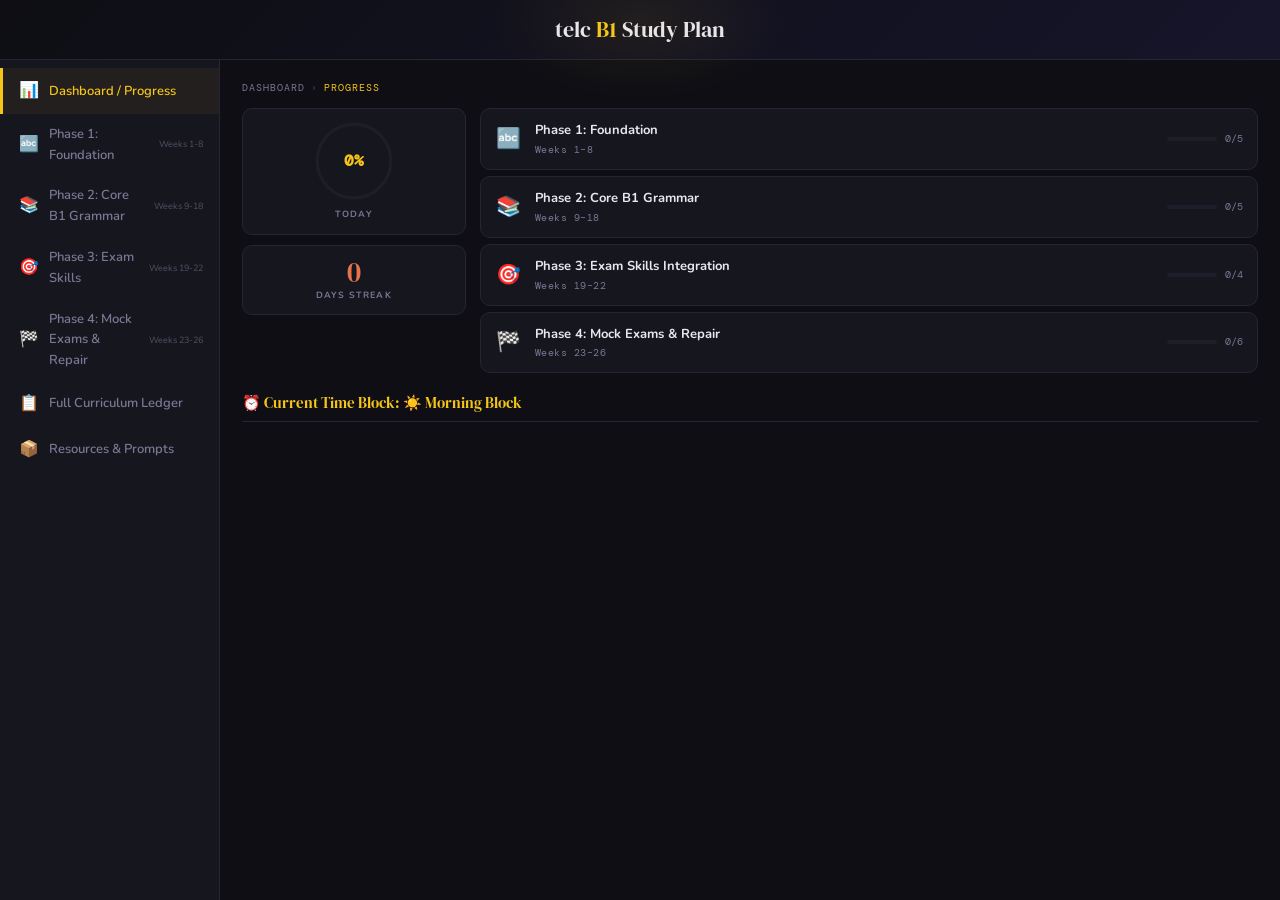
==== index.html @ c155c9a2 "first version" ====
<!DOCTYPE html>
<html lang="en">
<head>
  <meta charset="UTF-8"/>
  <meta name="viewport" content="width=device-width, initial-scale=1.0, user-scalable=no"/>
  <meta name="theme-color" content="#0e0e14"/>
  <meta name="apple-mobile-web-app-capable" content="yes"/>
  <meta name="apple-mobile-web-app-status-bar-style" content="black-translucent"/>
  <link rel="manifest" href="manifest.json"/>
  <link rel="icon" href="data:image/svg+xml,<svg xmlns='http://www.w3.org/2000/svg' viewBox='0 0 100 100'><text y='.9em' font-size='90'>🇩🇪</text></svg>"/>
  <link rel="preconnect" href="https://fonts.googleapis.com"/>
  <link rel="preconnect" href="https://fonts.gstatic.com" crossorigin/>
  <link href="https://fonts.googleapis.com/css2?family=DM+Serif+Display:ital@0;1&family=DM+Mono:wght@400;500&family=Nunito:wght@400;500;600;700;800&display=swap" rel="stylesheet"/>
  <link rel="stylesheet" href="styles.css"/>
  <title>telc B1 — 6-Month Interactive Study Plan</title>
</head>
<body>

<div id="app">

  <!-- HEADER -->
  <header class="app-header">
    <button class="hamburger" id="hamburger" aria-label="Menu">☰</button>
    <h1>telc <span>B1</span> Study Plan</h1>
  </header>

  <!-- BODY -->
  <div class="app-body">

    <!-- SIDEBAR NAVIGATION -->
    <aside class="sidebar" id="sidebar"></aside>
    <div class="sidebar-backdrop" id="sidebar-backdrop"></div>

    <!-- MAIN PANEL -->
    <main class="main-panel" id="panel-dashboard"></main>

    <!-- PHASE PANELS -->
    <main class="main-panel hidden" id="panel-p1"></main>
    <main class="main-panel hidden" id="panel-p2"></main>
    <main class="main-panel hidden" id="panel-p3"></main>
    <main class="main-panel hidden" id="panel-p4"></main>
    <main class="main-panel hidden" id="panel-curr"></main>
    <main class="main-panel hidden" id="panel-res"></main>

  </div>

  <!-- ZEN MODE OVERLAY -->
  <div class="zen-overlay" id="zen-overlay">
    <button class="zen-close" id="zen-close" aria-label="Exit focus mode">✕</button>
    <div class="zen-content" id="zen-content">
      <div class="zen-duration" id="zen-duration"></div>
      <div class="zen-title" id="zen-title"></div>
      <div class="zen-instruction" id="zen-instruction"></div>
      <div class="zen-progress-dots" id="zen-dots"></div>
      <button class="zen-done-btn" id="zen-done-btn">✓ Mark as Done</button>
      <button class="zen-skip-link" id="zen-skip-link">Skip →</button>
    </div>
  </div>

</div>

<script src="app.js"></script>
</body>
</html>
---- styles.css ----
:root {
  --bg: #0e0e14;
  --bg2: #16161f;
  --bg3: #1e1e2a;
  --gold: #f5c518;
  --orange: #e8734a;
  --text: #e8e6f0;
  --muted: #7a7894;
  --border: #252533;
  --green: #5eead4;
  --blue: #93c5fd;
  --radius: 10px;
  --transition: 0.3s cubic-bezier(0.4, 0, 0.2, 1);
}

*, *::before, *::after { box-sizing: border-box; margin: 0; padding: 0; }

html, body {
  height: 100%;
  overflow: hidden;
}

body {
  background: var(--bg);
  color: var(--text);
  font-family: 'Nunito', sans-serif;
  font-size: 15px;
  line-height: 1.6;
}

/* ── LAYOUT ── */
#app {
  display: flex;
  flex-direction: column;
  height: 100vh;
  height: 100dvh;
}

/* ── HEADER ── */
.app-header {
  background: linear-gradient(135deg, #0e0e14 0%, #16152a 100%);
  border-bottom: 1px solid var(--border);
  padding: 12px 18px;
  text-align: center;
  position: relative;
  z-index: 10;
  flex-shrink: 0;
}
.app-header::before {
  content: '';
  position: absolute;
  top: -60px; left: 50%; transform: translateX(-50%);
  width: 300px; height: 160px;
  background: radial-gradient(ellipse, rgba(245,197,24,0.07) 0%, transparent 70%);
  pointer-events: none;
}
.app-header h1 {
  font-family: 'DM Serif Display', serif;
  font-size: 22px;
  font-weight: normal;
}
.app-header h1 span { color: var(--gold); }

/* ── BODY: SIDEBAR + MAIN ── */
.app-body {
  display: flex;
  flex: 1;
  overflow: hidden;
}

/* ── SIDEBAR NAV ── */
.sidebar {
  width: 220px;
  background: var(--bg2);
  border-right: 1px solid var(--border);
  overflow-y: auto;
  flex-shrink: 0;
  padding: 8px 0;
}
.nav-item {
  display: flex;
  align-items: center;
  gap: 10px;
  padding: 10px 16px;
  cursor: pointer;
  color: var(--muted);
  font-size: 13px;
  font-weight: 600;
  border-left: 3px solid transparent;
  transition: var(--transition);
  user-select: none;
}
.nav-item:hover { color: var(--text); background: rgba(255,255,255,0.02); }
.nav-item.active {
  color: var(--gold);
  border-left-color: var(--gold);
  background: rgba(245,197,24,0.05);
}
.nav-icon { font-size: 16px; min-width: 20px; text-align: center; }
.nav-label { flex: 1; }
.nav-weeks {
  font-size: 9px;
  color: var(--muted);
  opacity: 0.6;
  font-weight: 400;
}

/* ── MAIN PANEL ── */
.main-panel {
  flex: 1;
  overflow-y: auto;
  padding: 20px 22px 40px;
}
.main-panel.hidden { display: none; }

/* ── DASHBOARD ── */
/* Breadcrumb */
.breadcrumb {
  display: flex;
  align-items: center;
  gap: 6px;
  font-size: 10px;
  color: var(--muted);
  margin-bottom: 12px;
  font-family: 'DM Mono', monospace;
  letter-spacing: 1px;
  text-transform: uppercase;
}
.breadcrumb .crumb-sep { opacity: 0.5; }
.breadcrumb .crumb-current { color: var(--gold); }

/* Dashboard layout: 20% progress | 80% phase list */
.dashboard-layout {
  display: grid;
  grid-template-columns: minmax(150px, 22%) 1fr;
  gap: 14px;
  align-items: start;
}
@media (max-width: 768px) {
  .dashboard-layout { grid-template-columns: 1fr; }
}

/* Progress compact column */
.progress-column {
  display: flex;
  flex-direction: column;
  gap: 10px;
}
.progress-card {
  background: var(--bg2);
  border: 1px solid var(--border);
  border-radius: var(--radius);
  padding: 12px;
  display: flex;
  flex-direction: column;
  align-items: center;
  justify-content: center;
}

/* Dopamine Ring — compact */
.ring-svg-wrap { position: relative; width: 80px; height: 80px; }
.ring-svg { width: 100%; height: 100%; transform: rotate(-90deg); overflow: visible; }
.ring-bg { fill: none; stroke: var(--bg3); stroke-width: 4; }
.ring-fg {
  fill: none;
  stroke: var(--gold);
  stroke-width: 4;
  stroke-linecap: round;
  stroke-dasharray: 289.03;
  stroke-dashoffset: 289.03;
  transition: stroke-dashoffset 0.6s ease;
}
.ring-label {
  position: absolute;
  inset: 0;
  display: flex;
  align-items: center;
  justify-content: center;
  font-family: 'DM Mono', monospace;
  font-size: 16px;
  font-weight: 700;
  color: var(--gold);
}
.ring-title {
  font-size: 9px;
  color: var(--muted);
  margin-top: 6px;
  font-weight: 700;
  letter-spacing: 1.2px;
  text-transform: uppercase;
}

/* Streak — compact */
.streak-num {
  font-family: 'DM Serif Display', serif;
  font-size: 28px;
  color: var(--orange);
  line-height: 1;
}
.streak-num.glowing {
  animation: streakGlow 2s ease-in-out infinite;
}
.streak-unit {
  font-size: 9px;
  color: var(--muted);
  font-weight: 700;
  margin-top: 2px;
  letter-spacing: 1.2px;
  text-transform: uppercase;
}
@keyframes streakGlow {
  0%, 100% { text-shadow: 0 0 8px rgba(232,115,74,0.3); }
  50% { text-shadow: 0 0 24px rgba(232,115,74,0.7); }
}

/* Phase list (right column on dashboard) */
.phase-list {
  display: flex;
  flex-direction: column;
  gap: 6px;
}
.phase-list-item {
  background: var(--bg2);
  border: 1px solid var(--border);
  border-radius: var(--radius);
  padding: 11px 14px;
  display: flex;
  align-items: center;
  gap: 12px;
  cursor: pointer;
  transition: var(--transition);
}
.phase-list-item:hover {
  background: rgba(255,255,255,0.02);
  border-color: rgba(245,197,24,0.3);
}
.phase-list-icon { font-size: 20px; min-width: 28px; text-align: center; }
.phase-list-info { flex: 1; min-width: 0; }
.phase-list-name { font-size: 13px; font-weight: 700; margin-bottom: 1px; }
.phase-list-meta { font-size: 10px; color: var(--muted); font-family: 'DM Mono', monospace; letter-spacing: 0.5px; }
.phase-list-progress {
  display: flex;
  align-items: center;
  gap: 8px;
  font-family: 'DM Mono', monospace;
  font-size: 10px;
  color: var(--muted);
}
.phase-list-bar {
  width: 50px;
  height: 4px;
  background: var(--bg3);
  border-radius: 2px;
  overflow: hidden;
}
.phase-list-bar-fill {
  height: 100%;
  background: var(--gold);
  border-radius: 2px;
  transition: width 0.3s ease;
}

/* ── SECTION TITLES ── */
.section-title {
  font-family: 'DM Serif Display', serif;
  font-size: 15px;
  font-weight: normal;
  color: var(--gold);
  margin-bottom: 12px;
  padding-bottom: 6px;
  border-bottom: 1px solid var(--border);
  display: flex;
  align-items: center;
  gap: 10px;
}

/* ── PHASE BANNER ── */
.phase-banner {
  background: var(--bg2);
  border: 1px solid var(--border);
  border-radius: var(--radius);
  padding: 16px 20px;
  margin-bottom: 18px;
  display: flex;
  justify-content: space-between;
  align-items: center;
  flex-wrap: wrap;
  gap: 10px;
}
.phase-banner h2 { font-family: 'DM Serif Display', serif; font-size: 20px; font-weight: normal; }
.phase-banner h2 small { font-size: 13px; color: var(--muted); font-family: 'Nunito', sans-serif; font-weight: 400; }
.phase-banner p { font-size: 12px; color: var(--muted); margin-top: 2px; }
.phase-badge {
  background: rgba(245,197,24,0.09);
  border: 1px solid rgba(245,197,24,0.22);
  color: var(--gold);
  padding: 4px 12px;
  border-radius: 20px;
  font-size: 11px;
  font-weight: 700;
  font-family: 'DM Mono', monospace;
  white-space: nowrap;
}

/* ── SCHEDULE ── */
.schedule-grid {
  display: grid;
  grid-template-columns: 1fr 1fr;
  gap: 12px;
  margin-bottom: 22px;
}
@media (max-width: 600px) { .schedule-grid { grid-template-columns: 1fr; } }
.schedule-block {
  background: var(--bg2);
  border: 1px solid var(--border);
  border-radius: var(--radius);
  overflow: hidden;
}
.schedule-block.full { grid-column: 1 / -1; }
.sblock-header {
  padding: 8px 14px;
  font-size: 11px;
  font-weight: 700;
  letter-spacing: 0.8px;
  text-transform: uppercase;
  display: flex;
  justify-content: space-between;
  align-items: center;
}
.schedule-block.am .sblock-header { background: rgba(245,197,24,0.07); color: var(--gold); border-bottom: 1px solid rgba(245,197,24,0.13); }
.schedule-block.pm .sblock-header { background: rgba(232,115,74,0.07); color: var(--orange); border-bottom: 1px solid rgba(232,115,74,0.13); }
.schedule-block.listen .sblock-header { background: rgba(94,234,212,0.07); color: var(--green); border-bottom: 1px solid rgba(94,234,212,0.13); }
.schedule-block.blue-block .sblock-header { background: rgba(147,197,253,0.07); color: var(--blue); border-bottom: 1px solid rgba(147,197,253,0.13); }

.dur { font-family: 'DM Mono', monospace; font-size: 10px; opacity: 0.65; font-weight: 400; }

.sitem {
  display: flex;
  gap: 10px;
  padding: 8px 14px;
  border-bottom: 1px solid rgba(255,255,255,0.04);
  cursor: pointer;
  transition: var(--transition);
  position: relative;
}
.sitem:last-child { border-bottom: none; }
.sitem:hover { background: rgba(255,255,255,0.02); }
.sitem.done {
  opacity: 0.45;
  text-decoration: line-through;
  text-decoration-color: var(--gold);
  pointer-events: none;
}
.sitem .check-icon {
  display: inline-block;
  width: 18px;
  height: 18px;
  border: 2px solid var(--muted);
  border-radius: 50%;
  flex-shrink: 0;
  margin-top: 2px;
  transition: var(--transition);
}
.sitem.done .check-icon {
  background: var(--gold);
  border-color: var(--gold);
}
.sitem.done .check-icon::after {
  content: '✓';
  display: flex;
  align-items: center;
  justify-content: center;
  font-size: 11px;
  font-weight: 700;
  color: var(--bg);
  line-height: 14px;
}

.stime {
  font-family: 'DM Mono', monospace;
  font-size: 11px;
  color: var(--muted);
  min-width: 46px;
  padding-top: 2px;
  white-space: nowrap;
}
.sact-name { font-size: 13px; font-weight: 700; color: var(--text); margin-bottom: 1px; }
.sact-detail { font-size: 11.5px; color: var(--muted); line-height: 1.5; }
.atag {
  display: inline-block;
  background: rgba(147,197,253,0.1);
  border: 1px solid rgba(147,197,253,0.18);
  color: var(--blue);
  font-size: 8px;
  font-weight: 800;
  letter-spacing: 0.5px;
  padding: 1px 5px;
  border-radius: 8px;
  margin-left: 4px;
  vertical-align: middle;
}

/* ── INFO BOXES ── */
.info-box {
  background: var(--bg2);
  border: 1px solid var(--border);
  border-left: 3px solid var(--gold);
  border-radius: 0 8px 8px 0;
  padding: 12px 15px;
  margin-bottom: 14px;
  font-size: 13px;
  line-height: 1.7;
}
.info-box.orange { border-left-color: var(--orange); }
.info-box.green { border-left-color: var(--green); }
.info-box.blue { border-left-color: var(--blue); }
.info-box strong { color: var(--gold); }
.info-box.orange strong { color: var(--orange); }
.info-box.green strong { color: var(--green); }
.info-box.blue strong { color: var(--blue); }

/* ── EXAM CARDS ── */
.exam-grid {
  display: grid;
  grid-template-columns: repeat(auto-fill, minmax(140px, 1fr));
  gap: 10px;
  margin-bottom: 20px;
}
.exam-card {
  background: var(--bg2);
  border: 1px solid var(--border);
  border-radius: var(--radius);
  padding: 14px;
  text-align: center;
}
.exam-card .pts { font-family: 'DM Serif Display', serif; font-size: 26px; color: var(--gold); }
.exam-card .pts-unit { font-size: 11px; color: var(--muted); }
.exam-card .sec-name { font-size: 12px; font-weight: 700; margin: 4px 0 2px; }
.exam-card .sec-time { font-size: 11px; color: var(--muted); font-family: 'DM Mono', monospace; }

.pass-bar {
  background: var(--bg3);
  border: 1px solid var(--border);
  border-radius: 8px;
  padding: 11px 15px;
  margin-bottom: 24px;
  display: flex;
  align-items: center;
  gap: 12px;
  flex-wrap: wrap;
}
.pass-bar-label { font-size: 12px; color: var(--muted); white-space: nowrap; }
.pass-items { display: flex; gap: 14px; flex-wrap: wrap; align-items: center; }
.pass-item { font-size: 13px; font-weight: 700; font-family: 'DM Mono', monospace; }
.pass-item .lbl { font-weight: 400; color: var(--muted); margin-right: 4px; font-family: 'Nunito', sans-serif; font-size: 12px; }

/* ── GRAMMAR CARDS ── */
.grammar-grid {
  display: grid;
  grid-template-columns: repeat(auto-fill, minmax(180px, 1fr));
  gap: 9px;
  margin-bottom: 22px;
}
.gcard {
  background: var(--bg2);
  border: 1px solid var(--border);
  border-radius: 8px;
  padding: 11px 13px;
}
.gcard .wk { font-family: 'DM Mono', monospace; font-size: 10px; color: var(--orange); letter-spacing: 1px; margin-bottom: 3px; }
.gcard .topic { font-size: 12px; font-weight: 600; line-height: 1.45; }

/* ── THEME LIST ── */
.theme-list {
  display: grid;
  grid-template-columns: repeat(auto-fill, minmax(140px, 1fr));
  gap: 8px;
  margin-bottom: 22px;
}
.titem {
  background: var(--bg2);
  border: 1px solid var(--border);
  border-radius: 8px;
  padding: 10px 12px;
  display: flex;
  align-items: center;
  gap: 10px;
}
.ticon { font-size: 18px; }
.tname { font-size: 12px; font-weight: 700; }
.tweeks { font-size: 10px; color: var(--muted); font-family: 'DM Mono', monospace; }

/* ── COLLAPSIBLE ── */
.collapsible {
  background: var(--bg2);
  border: 1px solid var(--border);
  border-radius: 10px;
  margin-bottom: 12px;
  overflow: hidden;
}
.collapsible-header {
  padding: 12px 16px;
  display: flex;
  align-items: center;
  gap: 10px;
  cursor: pointer;
  font-size: 13px;
  font-weight: 700;
  color: var(--text);
  user-select: none;
  transition: background 0.2s;
}
.collapsible-header:hover { background: rgba(255,255,255,0.02); }
.collapsible-arrow {
  font-size: 10px;
  color: var(--muted);
  transition: transform 0.25s ease;
  display: inline-block;
  width: 12px;
}
.collapsible.open .collapsible-arrow { transform: rotate(90deg); }
.collapsible-title { flex: 1; }
.collapsible-count {
  font-family: 'DM Mono', monospace;
  font-size: 10px;
  color: var(--muted);
  opacity: 0.7;
  font-weight: 400;
}
.collapsible-body {
  display: none;
  padding: 0 16px 16px;
}
.collapsible.open .collapsible-body { display: block; }
.collapsible-body > p:last-child,
.collapsible-body > div:last-child { margin-bottom: 0; }

.schedule-block.full-block { grid-column: 1 / -1; }

/* ── CURRICULUM TABLE ── */
.curr-wrap { overflow-x: auto; margin-bottom: 26px; }
.curr-table { width: 100%; border-collapse: collapse; font-size: 12px; }
.curr-table th {
  background: var(--bg3);
  padding: 8px 12px;
  text-align: left;
  font-size: 10px;
  font-weight: 800;
  letter-spacing: 1px;
  text-transform: uppercase;
  color: var(--muted);
  border-bottom: 1px solid var(--border);
  white-space: nowrap;
}
.curr-table td { padding: 8px 12px; border-bottom: 1px solid rgba(255,255,255,0.04); vertical-align: top; }
.curr-table tr:hover td { background: rgba(255,255,255,0.02); }
.curr-table .wk { font-family: 'DM Mono', monospace; color: var(--orange); white-space: nowrap; }
.pdot { display: inline-block; width: 7px; height: 7px; border-radius: 50%; margin-right: 5px; vertical-align: middle; }
.p1 { background: var(--gold); }
.p2 { background: var(--orange); }
.p3 { background: var(--green); }
.p4 { background: var(--blue); }

/* ── RESOURCES ── */
.res-item {
  background: var(--bg2);
  border: 1px solid var(--border);
  border-radius: 8px;
  padding: 12px 14px;
  margin-bottom: 8px;
  display: flex;
  gap: 12px;
}
.res-icon { font-size: 18px; min-width: 24px; }
.res-name { font-size: 13px; font-weight: 800; margin-bottom: 2px; }
.res-desc { font-size: 12px; color: var(--muted); line-height: 1.55; }
.res-link { display: inline-block; font-size: 11px; color: var(--blue); font-family: 'DM Mono', monospace; margin-top: 3px; text-decoration: none; opacity: 0.8; }
.res-link:hover { opacity: 1; text-decoration: underline; }

/* ── PROMPT BOXES ── */
.prompt-box { background: var(--bg3); border: 1px solid var(--border); border-radius: 8px; margin-bottom: 12px; overflow: hidden; }
.prompt-header {
  padding: 7px 13px;
  background: rgba(147,197,253,0.05);
  border-bottom: 1px solid var(--border);
  display: flex;
  justify-content: space-between;
  align-items: center;
}
.prompt-appname { font-size: 11px; font-weight: 800; color: var(--blue); letter-spacing: 1px; }
.copy-btn {
  background: rgba(147,197,253,0.08);
  border: 1px solid rgba(147,197,253,0.18);
  color: var(--blue);
  font-size: 10px;
  font-family: 'DM Mono', monospace;
  padding: 3px 9px;
  border-radius: 6px;
  cursor: pointer;
  transition: all 0.2s;
}
.copy-btn:hover { background: rgba(147,197,253,0.16); }
.copy-btn.ok { color: var(--green); border-color: var(--green); background: rgba(94,234,212,0.08); }
.ptext {
  padding: 13px 15px;
  font-family: 'DM Mono', monospace;
  font-size: 11px;
  color: #aab4cc;
  line-height: 1.75;
  white-space: pre-wrap;
  word-break: break-word;
}
.ph { color: var(--gold); }

/* ── EYE ICON ── */
.eye-btn {
  background: none;
  border: 1px solid var(--border);
  color: var(--muted);
  cursor: pointer;
  padding: 4px 8px;
  border-radius: 6px;
  display: inline-flex;
  align-items: center;
  gap: 4px;
  font-size: 13px;
  transition: var(--transition);
  margin-left: auto;
}
.eye-btn:hover { color: var(--gold); border-color: rgba(245,197,24,0.3); }
.eye-btn.active { color: var(--gold); background: rgba(245,197,24,0.08); border-color: rgba(245,197,24,0.3); }
.eye-btn svg { width: 18px; height: 18px; }

/* ── ZEN MODE OVERLAY ── */
.zen-overlay {
  position: fixed;
  inset: 0;
  background: var(--bg);
  z-index: 1000;
  display: none;
  flex-direction: column;
  align-items: center;
  justify-content: center;
  padding: 32px 24px;
  animation: zenFadeIn 0.35s ease;
}
.zen-overlay.open { display: flex; }
.zen-overlay.closing { animation: zenFadeOut 0.3s ease forwards; }

@keyframes zenFadeIn {
  from { opacity: 0; transform: scale(0.96); }
  to { opacity: 1; transform: scale(1); }
}
@keyframes zenFadeOut {
  from { opacity: 1; transform: scale(1); }
  to { opacity: 0; transform: scale(0.96); }
}

.zen-close {
  position: absolute;
  top: 16px;
  right: 16px;
  background: none;
  border: 1px solid var(--border);
  color: var(--muted);
  font-size: 22px;
  cursor: pointer;
  width: 40px;
  height: 40px;
  border-radius: 50%;
  display: flex;
  align-items: center;
  justify-content: center;
  transition: var(--transition);
}
.zen-close:hover { color: var(--text); border-color: var(--text); }

.zen-content {
  text-align: center;
  max-width: 460px;
  width: 100%;
  display: flex;
  flex-direction: column;
  align-items: center;
  gap: 24px;
}

.zen-duration {
  font-family: 'DM Mono', monospace;
  font-size: clamp(2rem, 8vw, 4.5rem);
  font-weight: 500;
  color: var(--gold);
  letter-spacing: 1px;
}

.zen-title {
  font-family: 'DM Serif Display', serif;
  font-size: clamp(1.4rem, 5vw, 2.6rem);
  font-weight: normal;
  color: var(--text);
  line-height: 1.3;
}

.zen-instruction {
  font-size: clamp(0.95rem, 2.5vw, 1.2rem);
  color: var(--muted);
  max-width: 380px;
}

.zen-progress-dots {
  display: flex;
  gap: 8px;
  justify-content: center;
}
.zen-dot {
  width: 10px;
  height: 10px;
  border-radius: 50%;
  background: var(--bg3);
  border: 1px solid var(--border);
  transition: var(--transition);
}
.zen-dot.done { background: var(--gold); border-color: var(--gold); }
.zen-dot.current { border-color: var(--gold); box-shadow: 0 0 8px rgba(245,197,24,0.3); }

.zen-done-btn {
  background: var(--gold);
  color: var(--bg);
  border: none;
  font-family: 'Nunito', sans-serif;
  font-size: clamp(1.1rem, 3vw, 1.4rem);
  font-weight: 800;
  padding: 16px 40px;
  border-radius: 14px;
  cursor: pointer;
  transition: var(--transition);
  width: 100%;
  max-width: 320px;
  letter-spacing: 0.5px;
  margin-top: 8px;
  touch-action: manipulation;
}
.zen-done-btn:hover { transform: translateY(-2px); box-shadow: 0 6px 20px rgba(245,197,24,0.35); }
.zen-done-btn:active { transform: scale(0.97); }

.zen-skip-link {
  background: none;
  border: none;
  color: var(--muted);
  font-size: 12px;
  cursor: pointer;
  text-decoration: underline;
  font-family: 'Nunito', sans-serif;
}
.zen-skip-link:hover { color: var(--text); }

/* ── RESPONSIVE ── */
@media (max-width: 768px) {
  .sidebar {
    position: fixed;
    left: 0;
    top: 0;
    bottom: 0;
    z-index: 100;
    transform: translateX(-100%);
    transition: transform 0.3s ease;
    width: 260px;
    box-shadow: 4px 0 30px rgba(0,0,0,0.4);
  }
  .sidebar.open { transform: translateX(0); }

  .sidebar-backdrop {
    position: fixed;
    inset: 0;
    background: rgba(0,0,0,0.5);
    z-index: 99;
    display: none;
  }
  .sidebar-backdrop.open { display: block; }

  .hamburger {
    display: flex !important;
    align-items: center;
    justify-content: center;
    background: none;
    border: 1px solid var(--border);
    color: var(--text);
    font-size: 20px;
    cursor: pointer;
    padding: 6px 10px;
    border-radius: 6px;
    position: absolute;
    left: 14px;
    top: 50%;
    transform: translateY(-50%);
  }
  .main-panel { padding: 14px 14px 30px; }
}

.hamburger { display: none; }

/* ── UTILITY ── */
.hidden { display: none !important; }
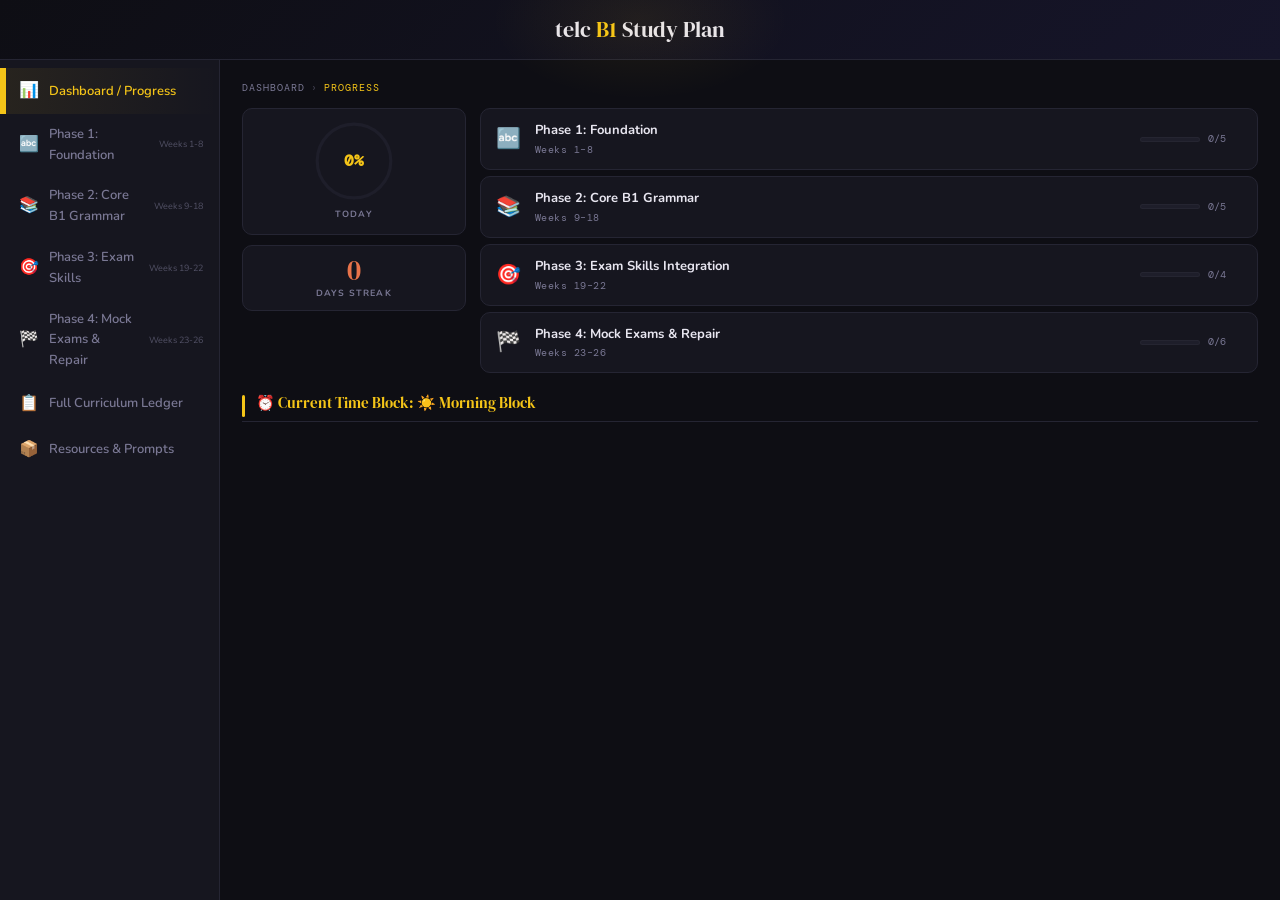
==== commit 9312f800: "notification enabled" ====
--- a/index.html
+++ b/index.html
@@ -52,10 +52,48 @@
       <div class="zen-title" id="zen-title"></div>
       <div class="zen-instruction" id="zen-instruction"></div>
       <div class="zen-progress-dots" id="zen-dots"></div>
+
+      <!-- TIMER SECTION -->
+      <div class="zen-timer" id="zen-timer">
+        <!-- Pre-start state -->
+        <div class="zen-timer-pre" id="zen-timer-pre">
+          <div class="zen-timer-default" id="zen-timer-default">Default 15 min</div>
+          <div class="zen-timer-adjust">
+            <button class="timer-btn" id="timer-minus" type="button" aria-label="Decrease 5 min">− 5 min</button>
+            <button class="timer-btn" id="timer-plus" type="button" aria-label="Increase 5 min">+ 5 min</button>
+          </div>
+          <button class="zen-timer-start" id="zen-timer-start" type="button">⏱ Start Timer</button>
+        </div>
+        <!-- Active (running/paused) state -->
+        <div class="zen-timer-active" id="zen-timer-active" hidden>
+          <div class="zen-timer-status" id="zen-timer-status">Running</div>
+          <button class="timer-btn timer-btn-snooze" id="timer-snooze" type="button" aria-label="Snooze 5 minutes">+ 5 min snooze</button>
+          <div class="zen-timer-controls">
+            <button class="timer-btn timer-btn-primary" id="timer-pause" type="button">⏸ Pause</button>
+            <button class="timer-btn timer-btn-secondary" id="timer-stop" type="button">⏹ Stop</button>
+          </div>
+        </div>
+        <!-- Ended state -->
+        <div class="zen-timer-ended" id="zen-timer-ended" hidden>
+          <div class="zen-timer-ended-label">⏰ Time's up!</div>
+        </div>
+      </div>
+
       <button class="zen-done-btn" id="zen-done-btn">✓ Mark as Done</button>
       <button class="zen-skip-link" id="zen-skip-link">Skip →</button>
     </div>
   </div>
+
+  <!-- CELEBRATION CHECK OVERLAY -->
+  <div class="celebration-check" id="celebration-check">
+    <svg viewBox="0 0 100 100">
+      <circle class="check-circle" cx="50" cy="50" r="44" />
+      <path class="check-mark" d="M28 52 L44 68 L74 36" />
+    </svg>
+  </div>
+
+  <!-- CONFETTI CONTAINER (populated dynamically) -->
+  <div class="confetti-host" id="confetti-host"></div>
 
 </div>
 
--- a/styles.css
+++ b/styles.css
@@ -753,6 +753,508 @@
   font-family: 'Nunito', sans-serif;
 }
 .zen-skip-link:hover { color: var(--text); }
+
+/* ── ZEN TIMER ── */
+.zen-timer {
+  display: flex;
+  flex-direction: column;
+  align-items: center;
+  gap: 14px;
+  width: 100%;
+  max-width: 360px;
+}
+.zen-timer-default {
+  font-size: 10px;
+  color: var(--muted);
+  font-family: 'DM Mono', monospace;
+  letter-spacing: 1px;
+  text-transform: uppercase;
+  text-align: center;
+}
+.zen-timer-adjust {
+  display: flex;
+  gap: 8px;
+  justify-content: center;
+  width: 100%;
+}
+.zen-timer-start {
+  background: rgba(245,197,24,0.1);
+  color: var(--gold);
+  border: 2px solid var(--gold);
+  font-family: 'Nunito', sans-serif;
+  font-size: clamp(1rem, 2.5vw, 1.2rem);
+  font-weight: 800;
+  padding: 14px 32px;
+  border-radius: 12px;
+  cursor: pointer;
+  transition: all 0.2s;
+  width: 100%;
+  letter-spacing: 0.5px;
+  position: relative;
+  overflow: hidden;
+}
+.zen-timer-start:hover {
+  background: rgba(245,197,24,0.2);
+  transform: translateY(-1px);
+  box-shadow: 0 4px 14px rgba(245,197,24,0.25);
+}
+.zen-timer-start:active { transform: scale(0.97); }
+
+.timer-btn {
+  background: var(--bg3);
+  color: var(--text);
+  border: 1px solid var(--border);
+  font-family: 'Nunito', sans-serif;
+  font-size: 12px;
+  font-weight: 700;
+  padding: 8px 14px;
+  border-radius: 8px;
+  cursor: pointer;
+  transition: all 0.15s;
+}
+.timer-btn:hover:not(:disabled) {
+  background: rgba(255,255,255,0.05);
+  border-color: var(--gold);
+  color: var(--gold);
+}
+.timer-btn:active { transform: scale(0.96); }
+.timer-btn:disabled {
+  opacity: 0.3;
+  cursor: not-allowed;
+}
+.timer-btn-snooze {
+  background: rgba(232,115,74,0.08);
+  border-color: rgba(232,115,74,0.3);
+  color: var(--orange);
+}
+.timer-btn-snooze:hover:not(:disabled) {
+  background: rgba(232,115,74,0.15);
+  border-color: var(--orange);
+  color: var(--orange);
+}
+.timer-btn-primary {
+  background: var(--gold);
+  color: var(--bg);
+  border-color: var(--gold);
+  flex: 1;
+  padding: 12px 16px;
+  font-size: 13px;
+}
+.timer-btn-primary:hover {
+  background: #ffe066;
+  border-color: #ffe066;
+  color: var(--bg);
+}
+.timer-btn-secondary {
+  flex: 1;
+  padding: 12px 16px;
+  font-size: 13px;
+  background: rgba(255,255,255,0.05);
+}
+.zen-timer-active {
+  display: flex;
+  flex-direction: column;
+  align-items: center;
+  gap: 12px;
+  width: 100%;
+}
+.zen-timer-status {
+  font-size: 10px;
+  color: var(--green);
+  font-family: 'DM Mono', monospace;
+  letter-spacing: 2px;
+  text-transform: uppercase;
+  font-weight: 700;
+  display: flex;
+  align-items: center;
+  gap: 6px;
+}
+.zen-timer-status::before {
+  content: '';
+  width: 6px;
+  height: 6px;
+  border-radius: 50%;
+  background: var(--green);
+  animation: statusPulse 1.4s ease-in-out infinite;
+}
+.zen-timer-status.paused {
+  color: var(--orange);
+}
+.zen-timer-status.paused::before {
+  background: var(--orange);
+  animation: none;
+}
+@keyframes statusPulse {
+  0%, 100% { opacity: 1; transform: scale(1); }
+  50%      { opacity: 0.4; transform: scale(0.7); }
+}
+.zen-timer-controls {
+  display: flex;
+  gap: 8px;
+  width: 100%;
+}
+.zen-timer-ended {
+  display: flex;
+  flex-direction: column;
+  align-items: center;
+  gap: 4px;
+}
+.zen-timer-ended-label {
+  font-family: 'DM Serif Display', serif;
+  font-size: clamp(1.3rem, 4vw, 1.8rem);
+  color: var(--gold);
+  animation: endedPulse 1.4s ease-in-out infinite;
+  text-align: center;
+}
+@keyframes endedPulse {
+  0%, 100% { opacity: 1; transform: scale(1); }
+  50%      { opacity: 0.85; transform: scale(1.04); }
+}
+
+/* Done button secondary when timer active */
+.zen-timer + .zen-done-btn.secondary-while-timer {
+  padding: 10px 24px;
+  font-size: 13px;
+  background: transparent;
+  color: var(--muted);
+  border: 1px solid var(--border);
+  box-shadow: none;
+}
+.zen-timer + .zen-done-btn.secondary-while-timer:hover {
+  background: rgba(94, 234, 212, 0.1);
+  border-color: var(--green);
+  color: var(--green);
+  transform: none;
+  box-shadow: none;
+}
+
+/* ── CELEBRATION OVERLAY (full-screen check) ── */
+.celebration-check {
+  position: fixed;
+  inset: 0;
+  display: flex;
+  align-items: center;
+  justify-content: center;
+  pointer-events: none;
+  z-index: 9998;
+  opacity: 0;
+}
+.celebration-check.show { animation: celebrationAnim 1.1s cubic-bezier(0.34, 1.56, 0.64, 1); }
+@keyframes celebrationAnim {
+  0%   { opacity: 0; transform: scale(0.4); }
+  25%  { opacity: 1; transform: scale(1.15); }
+  55%  { opacity: 1; transform: scale(1); }
+  85%  { opacity: 1; transform: scale(1.05); }
+  100% { opacity: 0; transform: scale(1.2); }
+}
+.celebration-check svg {
+  width: 130px;
+  height: 130px;
+  filter: drop-shadow(0 0 30px rgba(94, 234, 212, 0.7));
+}
+.celebration-check .check-circle {
+  fill: rgba(14, 14, 20, 0.85);
+  stroke: var(--green);
+  stroke-width: 4;
+  transform-origin: center;
+  transform: scale(0);
+  animation: checkCirclePop 0.4s cubic-bezier(0.34, 1.56, 0.64, 1) forwards;
+}
+.celebration-check .check-mark {
+  fill: none;
+  stroke: var(--green);
+  stroke-width: 7;
+  stroke-linecap: round;
+  stroke-linejoin: round;
+  stroke-dasharray: 70;
+  stroke-dashoffset: 70;
+  animation: checkDraw 0.35s ease 0.25s forwards;
+}
+@keyframes checkCirclePop {
+  to { transform: scale(1); }
+}
+@keyframes checkDraw {
+  to { stroke-dashoffset: 0; }
+}
+
+/* ── CONFETTI ── */
+.confetti-host {
+  position: fixed;
+  inset: 0;
+  pointer-events: none;
+  z-index: 9997;
+  overflow: hidden;
+}
+.confetti-piece {
+  position: absolute;
+  width: 9px;
+  height: 14px;
+  border-radius: 2px;
+  top: 50%;
+  left: 50%;
+  opacity: 0;
+  animation: confettiBurst 1.4s cubic-bezier(0.25, 0.46, 0.45, 0.94) forwards;
+  will-change: transform, opacity;
+}
+@keyframes confettiBurst {
+  0% {
+    opacity: 1;
+    transform: translate(0, 0) rotate(0deg) scale(1);
+  }
+  100% {
+    opacity: 0;
+    transform: translate(var(--cx), var(--cy)) rotate(var(--cr)) scale(0.6);
+  }
+}
+
+/* ── STEP FLASH (in phase view) ── */
+.sitem.just-done {
+  animation: itemFlash 0.7s ease;
+  background: rgba(94, 234, 212, 0.12) !important;
+  border-left: 3px solid var(--green) !important;
+}
+@keyframes itemFlash {
+  0%   { background: rgba(94, 234, 212, 0.35) !important; transform: translateX(2px); }
+  60%  { background: rgba(94, 234, 212, 0.18) !important; transform: translateX(0); }
+  100% { background: rgba(94, 234, 212, 0.12) !important; }
+}
+
+/* ── STREAK FIRE ── */
+.streak-fire {
+  font-size: 18px;
+  line-height: 1;
+  margin-bottom: 2px;
+  filter: drop-shadow(0 0 8px rgba(232,115,74,0.55));
+  animation: fireFlicker 1.8s ease-in-out infinite;
+  display: inline-block;
+}
+@keyframes fireFlicker {
+  0%, 100% { transform: scale(1) rotate(-3deg) translateY(0); }
+  50%      { transform: scale(1.12) rotate(3deg) translateY(-1px); }
+}
+.streak-card { padding: 10px 12px; }
+.progress-card.streak-active {
+  background: linear-gradient(160deg, rgba(232,115,74,0.08) 0%, var(--bg2) 60%);
+  border-color: rgba(232,115,74,0.25);
+}
+
+/* ── PROGRESS BAR SHINE ── */
+.phase-list-bar {
+  width: 60px;
+  height: 5px;
+  background: var(--bg3);
+  border-radius: 3px;
+  overflow: hidden;
+  position: relative;
+  border: 1px solid rgba(255,255,255,0.03);
+}
+.phase-list-bar-fill {
+  height: 100%;
+  background: linear-gradient(90deg, #d4a800 0%, #f5c518 50%, #ffe066 100%);
+  border-radius: 3px;
+  transition: width 0.6s cubic-bezier(0.34, 1.56, 0.64, 1);
+  position: relative;
+  box-shadow: 0 0 6px rgba(245, 197, 24, 0.35);
+}
+.phase-list-bar-fill::after {
+  content: '';
+  position: absolute;
+  inset: 0;
+  background: linear-gradient(90deg, transparent 0%, rgba(255,255,255,0.45) 50%, transparent 100%);
+  animation: barShine 2.6s ease-in-out infinite;
+  transform: translateX(-100%);
+}
+@keyframes barShine {
+  0%   { transform: translateX(-100%); }
+  60%  { transform: translateX(120%); }
+  100% { transform: translateX(120%); }
+}
+
+/* ── PHASE LIST — ARROW + LIFT ── */
+.phase-list-item {
+  position: relative;
+  transition: transform 0.2s ease, border-color 0.2s, background 0.2s, box-shadow 0.2s;
+}
+.phase-list-item::before {
+  content: '';
+  position: absolute;
+  left: 0; top: 0; bottom: 0;
+  width: 3px;
+  background: var(--gold);
+  border-radius: 3px 0 0 3px;
+  transform: scaleY(0);
+  transform-origin: center;
+  transition: transform 0.25s cubic-bezier(0.34, 1.56, 0.64, 1);
+}
+.phase-list-item:hover {
+  transform: translateX(3px);
+  border-color: rgba(245,197,24,0.3);
+  box-shadow: 0 4px 16px rgba(0,0,0,0.25);
+}
+.phase-list-item:hover::before { transform: scaleY(0.65); }
+.phase-list-item:active { transform: translateX(2px) scale(0.99); }
+.phase-list-item.complete { border-color: rgba(94, 234, 212, 0.25); }
+.phase-list-item.complete::before { background: var(--green); transform: scaleY(0.5); }
+.phase-list-arrow {
+  font-size: 18px;
+  color: var(--muted);
+  opacity: 0;
+  transform: translateX(-4px);
+  transition: opacity 0.2s, transform 0.2s, color 0.2s;
+  font-weight: 700;
+}
+.phase-list-item:hover .phase-list-arrow {
+  opacity: 1;
+  transform: translateX(0);
+  color: var(--gold);
+}
+
+/* ── PRESS FEEDBACK ── */
+.eye-btn, .copy-btn, .zen-done-btn, .nav-item, button {
+  transition: transform 0.15s ease, box-shadow 0.2s ease, background 0.2s ease, border-color 0.2s ease;
+}
+.eye-btn:active, .zen-done-btn:active, .nav-item:active { transform: scale(0.96); }
+
+/* ── RIPPLE ON ZEN DONE ── */
+.zen-done-btn {
+  position: relative;
+  overflow: hidden;
+}
+.zen-done-btn .ripple {
+  position: absolute;
+  border-radius: 50%;
+  background: rgba(255,255,255,0.4);
+  transform: scale(0);
+  animation: ripple 0.6s ease-out;
+  pointer-events: none;
+}
+@keyframes ripple {
+  to { transform: scale(2.5); opacity: 0; }
+}
+
+/* ── SITEM HOVER + PRESS ── */
+.sitem {
+  transition: background 0.2s, transform 0.2s, border-left-color 0.2s;
+  border-left: 3px solid transparent;
+  padding-left: 11px;
+}
+.sitem:hover {
+  background: rgba(255,255,255,0.025);
+  border-left-color: rgba(245,197,24,0.4);
+}
+.sitem:active { transform: scale(0.995); }
+.sitem.done { border-left-color: var(--green); }
+
+/* ── CHECK ICON POLISH ── */
+.sitem .check-icon {
+  display: inline-flex;
+  align-items: center;
+  justify-content: center;
+  width: 20px;
+  height: 20px;
+  border: 2px solid var(--muted);
+  border-radius: 50%;
+  flex-shrink: 0;
+  margin-top: 2px;
+  transition: all 0.3s cubic-bezier(0.34, 1.56, 0.64, 1);
+  background: transparent;
+  position: relative;
+}
+.sitem.done .check-icon {
+  background: linear-gradient(135deg, #5eead4 0%, #10b981 100%);
+  border-color: var(--green);
+  animation: checkPop 0.5s cubic-bezier(0.34, 1.56, 0.64, 1);
+  box-shadow: 0 0 12px rgba(94, 234, 212, 0.5);
+}
+@keyframes checkPop {
+  0%   { transform: scale(0.6); }
+  50%  { transform: scale(1.3); }
+  100% { transform: scale(1); }
+}
+.sitem.done .check-icon::after {
+  content: '✓';
+  font-size: 13px;
+  font-weight: 900;
+  color: var(--bg);
+  line-height: 1;
+  animation: checkIn 0.25s ease 0.15s both;
+}
+@keyframes checkIn {
+  from { opacity: 0; transform: scale(0); }
+  to   { opacity: 1; transform: scale(1); }
+}
+
+/* ── PROGRESS RING GLOW ── */
+.progress-card.ring-card {
+  position: relative;
+  overflow: visible;
+}
+.progress-card.ring-card::after {
+  content: '';
+  position: absolute;
+  top: 18px;
+  left: 50%;
+  transform: translateX(-50%);
+  width: 80px;
+  height: 80px;
+  border-radius: 50%;
+  background: radial-gradient(circle, rgba(245,197,24,0.18) 0%, transparent 65%);
+  pointer-events: none;
+  z-index: -1;
+  opacity: 0;
+  transition: opacity 0.6s;
+}
+.progress-card.ring-card.has-progress::after { opacity: 1; }
+.ring-fg {
+  filter: drop-shadow(0 0 4px rgba(245,197,24,0.4));
+}
+
+/* ── SECTION TITLE WITH ICON ── */
+.section-title {
+  position: relative;
+  padding-left: 14px;
+}
+.section-title::before {
+  content: '';
+  position: absolute;
+  left: 0;
+  top: 4px;
+  bottom: 4px;
+  width: 3px;
+  background: var(--gold);
+  border-radius: 2px;
+}
+
+/* ── CARD POLISH — SUBTLE GRADIENTS ── */
+.collapsible {
+  background: linear-gradient(160deg, var(--bg2) 0%, rgba(30,30,42,0.7) 100%);
+  border: 1px solid var(--border);
+  transition: border-color 0.2s, box-shadow 0.2s;
+}
+.collapsible.open { border-color: rgba(245,197,24,0.18); box-shadow: 0 4px 18px rgba(0,0,0,0.2); }
+.collapsible-header:hover { background: rgba(255,255,255,0.025); }
+.collapsible-arrow { color: var(--gold); }
+
+.schedule-block {
+  background: linear-gradient(160deg, var(--bg2) 0%, rgba(30,30,42,0.7) 100%);
+}
+
+/* ── COLLAPSIBLE TRANSITION ── */
+.collapsible-body {
+  display: none;
+  animation: collapsibleIn 0.3s ease;
+}
+.collapsible.open .collapsible-body { display: block; }
+@keyframes collapsibleIn {
+  from { opacity: 0; transform: translateY(-4px); }
+  to   { opacity: 1; transform: translateY(0); }
+}
+
+/* ── NAV ACTIVE PULSE ── */
+.nav-item.active {
+  background: linear-gradient(90deg, rgba(245,197,24,0.08) 0%, transparent 100%);
+  box-shadow: inset 3px 0 0 var(--gold);
+}
 
 /* ── RESPONSIVE ── */
 @media (max-width: 768px) {
